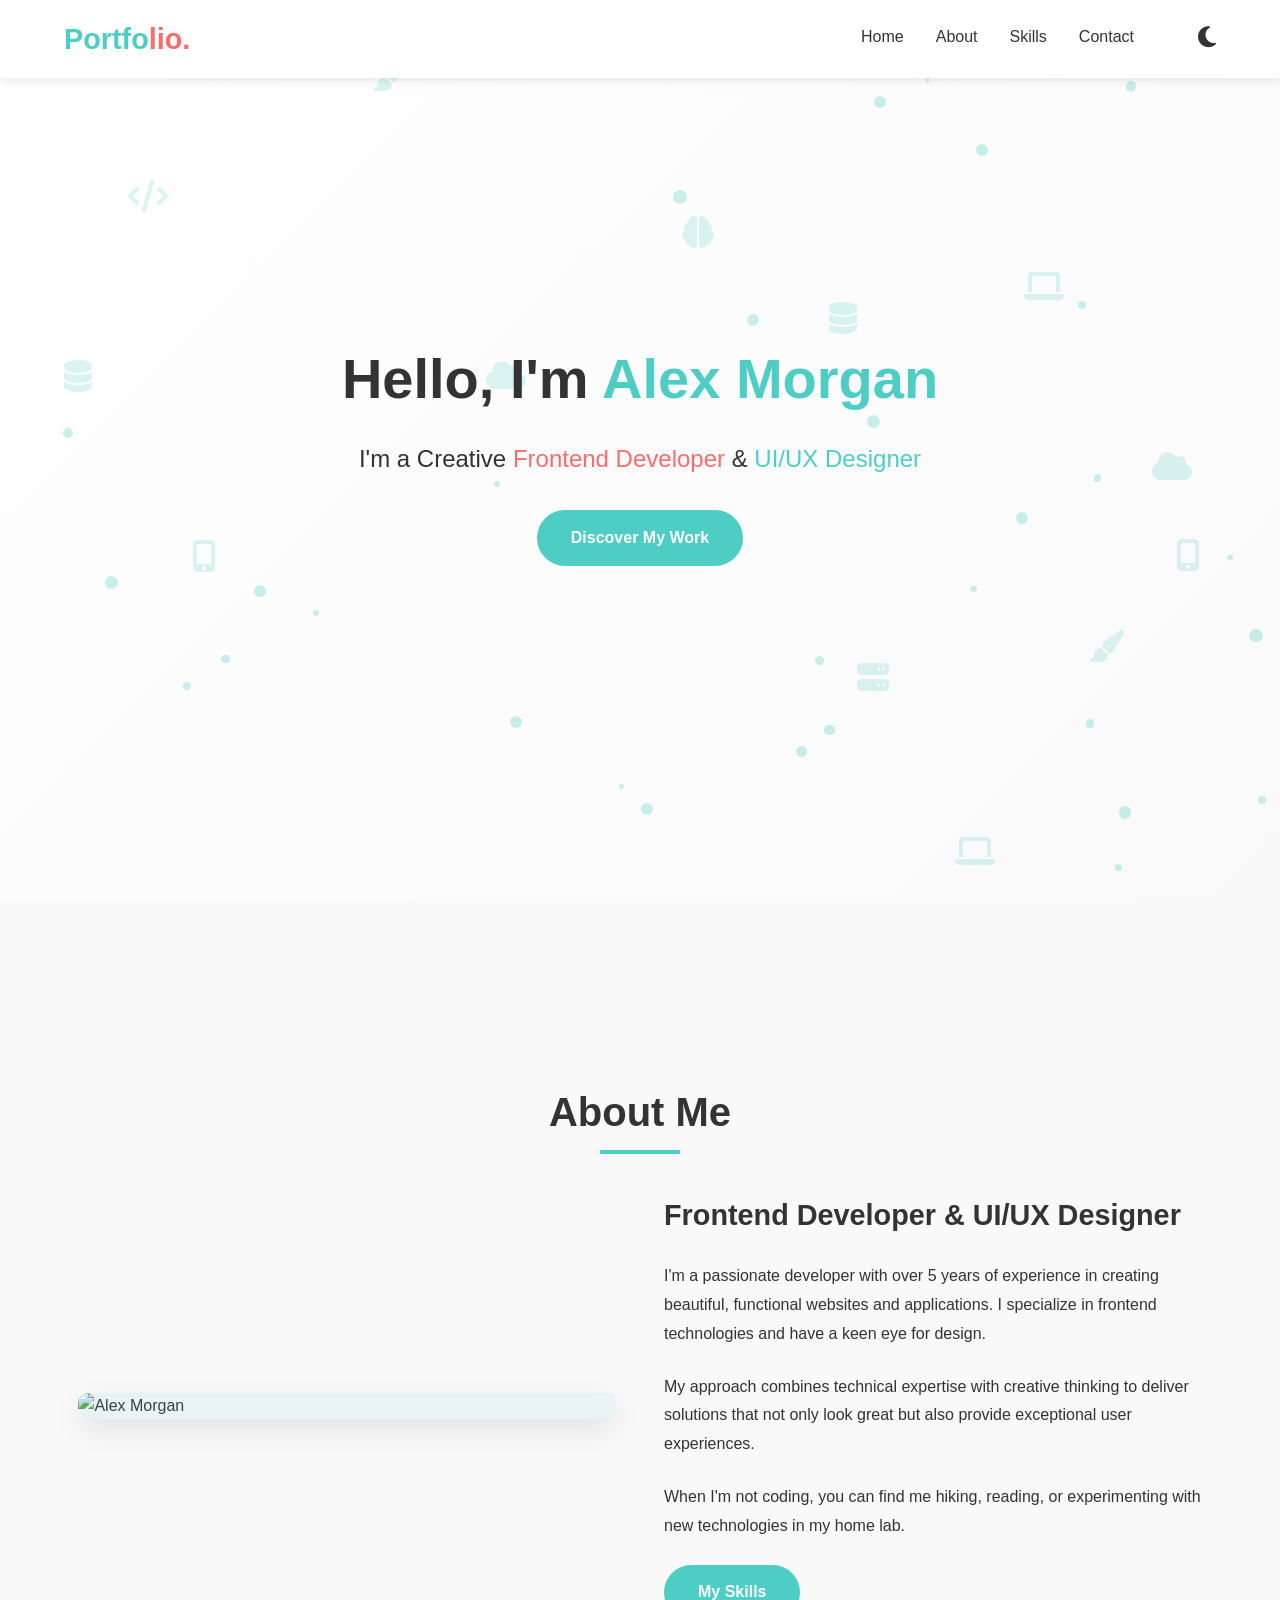
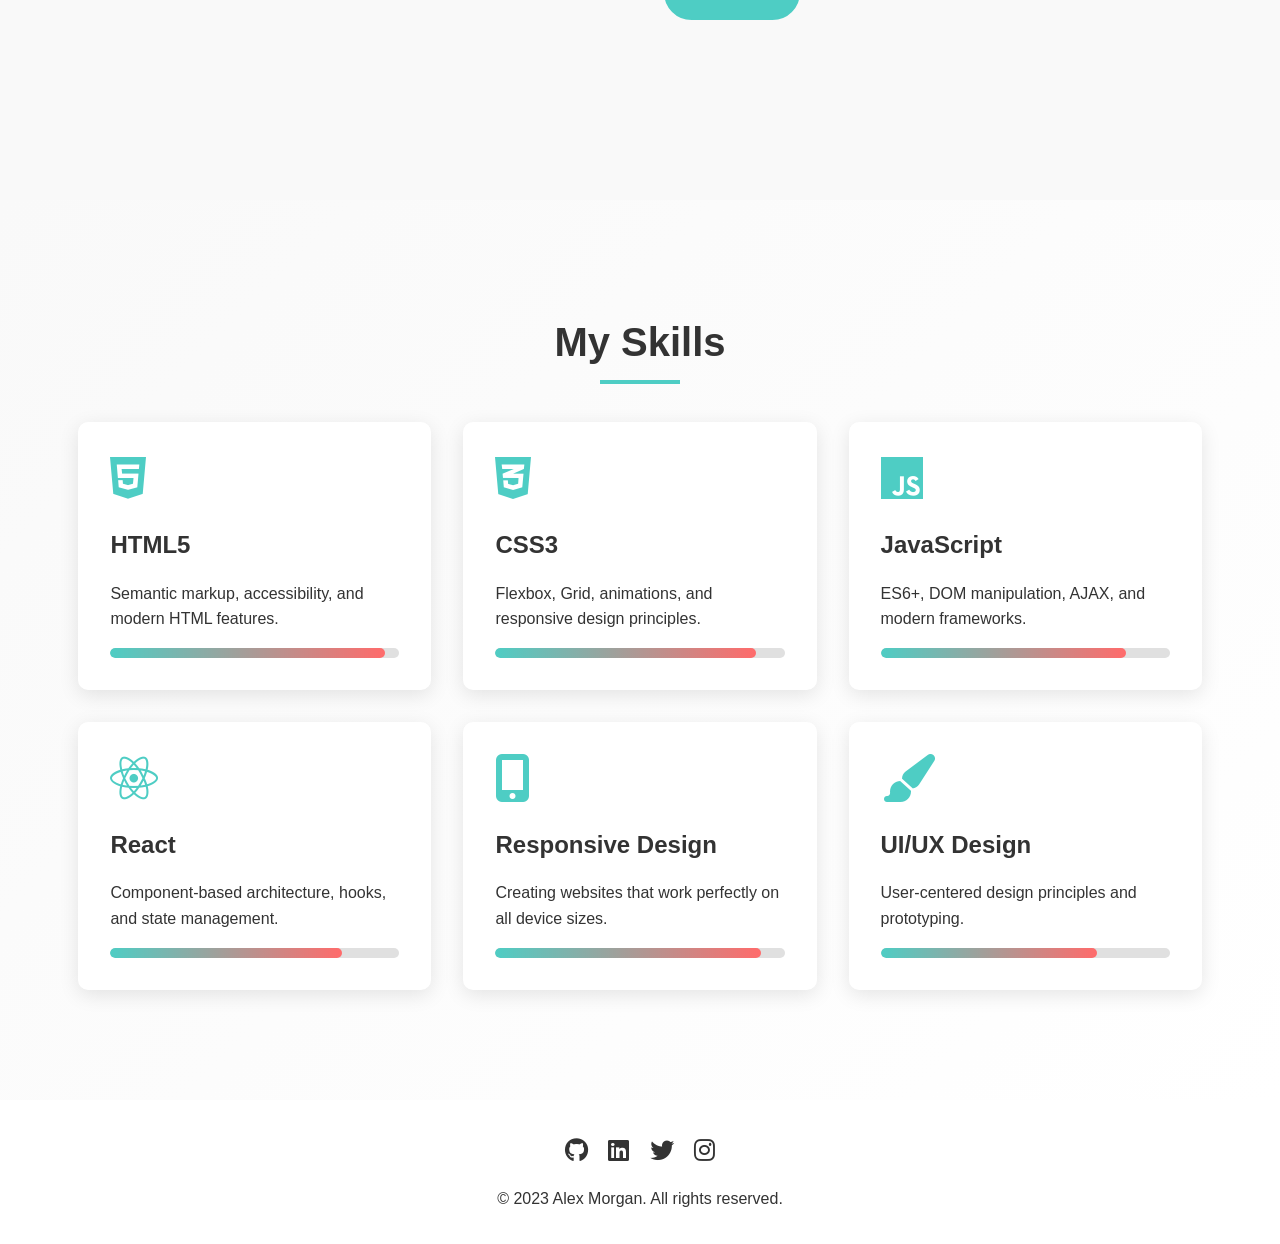
==== brand.html @ dc41487a "small worked to added to html" ====
<!DOCTYPE html>
<html lang="en">
<head>
    <meta charset="UTF-8">
    <meta name="viewport" content="width=device-width, initial-scale=1.0">
    <title>Animated Portfolio</title>
    <link rel="stylesheet" href="https://cdnjs.cloudflare.com/ajax/libs/font-awesome/6.4.0/css/all.min.css">
    <style>
        * {
            margin: 0;
            padding: 0;
            box-sizing: border-box;
        }

        :root {
            --primary-color: #4ecdc4;
            --secondary-color: #ff6b6b;
            --text-color: #333;
            --bg-color: #f9f9f9;
            --card-bg: #ffffff;
            --nav-bg: rgba(255, 255, 255, 0.95);
            --shadow: rgba(0, 0, 0, 0.1);
            --transition: all 0.3s ease;
        }

        .dark-mode {
            --primary-color: #4ecdc4;
            --secondary-color: #ff6b6b;
            --text-color: #f0f0f0;
            --bg-color: #121212;
            --card-bg: #1e1e2f;
            --nav-bg: rgba(30, 30, 47, 0.95);
            --shadow: rgba(0, 0, 0, 0.3);
        }

        body {
            font-family: 'Segoe UI', Tahoma, Geneva, Verdana, sans-serif;
            background-color: var(--bg-color);
            color: var(--text-color);
            line-height: 1.6;
            transition: var(--transition);
            overflow-x: hidden;
        }

        /* Fixed Navbar */
        .navbar {
            position: fixed;
            top: 0;
            left: 0;
            width: 100%;
            background: var(--nav-bg);
            padding: 1rem 0;
            z-index: 1000;
            box-shadow: 0 2px 10px var(--shadow);
            transition: var(--transition);
            backdrop-filter: blur(10px);
        }

        .nav-container {
            display: flex;
            justify-content: space-between;
            align-items: center;
            width: 90%;
            max-width: 1200px;
            margin: 0 auto;
        }

        .logo {
            font-size: 1.8rem;
            font-weight: 700;
            color: var(--primary-color);
            text-decoration: none;
        }

        .nav-links {
            display: flex;
            list-style: none;
        }

        .nav-links li {
            margin-left: 2rem;
        }

        .nav-links a {
            color: var(--text-color);
            text-decoration: none;
            font-weight: 500;
            transition: var(--transition);
            position: relative;
            padding: 0.5rem 0;
        }

        .nav-links a:hover {
            color: var(--primary-color);
        }

        .nav-links a::after {
            content: '';
            position: absolute;
            width: 0;
            height: 2px;
            bottom: 0;
            left: 0;
            background-color: var(--primary-color);
            transition: width 0.3s;
        }

        .nav-links a:hover::after {
            width: 100%;
        }

        .theme-toggle {
            background: none;
            border: none;
            cursor: pointer;
            font-size: 1.5rem;
            color: var(--text-color);
            transition: var(--transition);
            margin-left: 2rem;
        }

        .theme-toggle:hover {
            color: var(--primary-color);
            transform: rotate(30deg);
        }

        .menu-toggle {
            display: none;
            color: var(--text-color);
            font-size: 1.5rem;
            cursor: pointer;
            transition: var(--transition);
        }

        /* Sections */
        section {
            padding: 6rem 1rem;
            min-height: 100vh;
            display: flex;
            flex-direction: column;
            justify-content: center;
        }

        .container {
            width: 90%;
            max-width: 1200px;
            margin: 0 auto;
        }

        /* Home Section */
        #home {
            background: linear-gradient(135deg, var(--card-bg) 0%, var(--bg-color) 100%);
            text-align: center;
            position: relative;
            overflow: hidden;
        }

        .hero-content {
            max-width: 800px;
            margin: 0 auto;
            position: relative;
            z-index: 2;
        }

        .hero-content h1 {
            font-size: 3.5rem;
            margin-bottom: 1rem;
            color: var(--text-color);
            animation: fadeInDown 1s ease;
        }

        .hero-content p {
            font-size: 1.5rem;
            margin-bottom: 2rem;
            animation: fadeInUp 1s ease 0.3s both;
        }

        .btn {
            display: inline-block;
            background: var(--primary-color);
            color: white;
            padding: 0.8rem 2rem;
            border-radius: 50px;
            text-decoration: none;
            font-weight: 600;
            transition: var(--transition);
            border: 2px solid var(--primary-color);
            animation: fadeIn 1s ease 0.6s both;
        }

        .btn:hover {
            background: transparent;
            color: var(--primary-color);
            transform: translateY(-3px);
            box-shadow: 0 10px 20px var(--shadow);
        }

        .floating-icons {
            position: absolute;
            width: 100%;
            height: 100%;
            top: 0;
            left: 0;
            overflow: hidden;
        }

        .floating-icon {
            position: absolute;
            color: var(--primary-color);
            opacity: 0.2;
            font-size: 2rem;
            animation: float 6s ease-in-out infinite;
        }

        /* About Section */
        #about {
            background: var(--bg-color);
        }

        .section-title {
            text-align: center;
            margin-bottom: 3rem;
            position: relative;
            animation: fadeIn 1s ease;
        }

        .section-title h2 {
            font-size: 2.5rem;
            color: var(--text-color);
        }

        .section-title::after {
            content: '';
            position: absolute;
            width: 80px;
            height: 4px;
            background: var(--primary-color);
            bottom: -10px;
            left: 50%;
            transform: translateX(-50%);
            animation: scaleX 1s ease;
        }

        .about-content {
            display: flex;
            align-items: center;
            gap: 3rem;
            animation: fadeIn 1s ease 0.3s both;
        }

        .about-img {
            flex: 1;
            border-radius: 10px;
            overflow: hidden;
            box-shadow: 0 10px 30px var(--shadow);
            position: relative;
        }

        .about-img img {
            width: 100%;
            height: auto;
            display: block;
            transition: transform 0.5s;
        }

        .about-img:hover img {
            transform: scale(1.03);
        }

        .about-img::before {
            content: '';
            position: absolute;
            width: 100%;
            height: 100%;
            background: var(--primary-color);
            opacity: 0.1;
            z-index: 1;
            transition: var(--transition);
        }

        .about-img:hover::before {
            opacity: 0;
        }

        .about-text {
            flex: 1;
        }

        .about-text h3 {
            font-size: 1.8rem;
            margin-bottom: 1.5rem;
            color: var(--text-color);
        }

        .about-text p {
            margin-bottom: 1.5rem;
            line-height: 1.8;
        }

        /* Skills Section */
        #skills {
            background: linear-gradient(135deg, var(--bg-color) 0%, var(--card-bg) 100%);
        }

        .skills-container {
            display: grid;
            grid-template-columns: repeat(auto-fit, minmax(300px, 1fr));
            gap: 2rem;
        }

        .skill {
            background: var(--card-bg);
            padding: 2rem;
            border-radius: 10px;
            box-shadow: 0 5px 20px var(--shadow);
            transition: var(--transition);
            animation: fadeInUp 0.5s ease both;
        }

        .skill:nth-child(1) { animation-delay: 0.1s; }
        .skill:nth-child(2) { animation-delay: 0.2s; }
        .skill:nth-child(3) { animation-delay: 0.3s; }
        .skill:nth-child(4) { animation-delay: 0.4s; }
        .skill:nth-child(5) { animation-delay: 0.5s; }
        .skill:nth-child(6) { animation-delay: 0.6s; }

        .skill:hover {
            transform: translateY(-10px);
            box-shadow: 0 15px 30px var(--shadow);
        }

        .skill i {
            font-size: 3rem;
            color: var(--primary-color);
            margin-bottom: 1.5rem;
            transition: var(--transition);
        }

        .skill:hover i {
            transform: scale(1.2);
        }

        .skill h3 {
            font-size: 1.5rem;
            margin-bottom: 1rem;
            color: var(--text-color);
        }

        .skill-bar {
            height: 10px;
            background: #e0e0e0;
            border-radius: 5px;
            margin-top: 1rem;
            overflow: hidden;
        }

        .skill-progress {
            height: 100%;
            background: linear-gradient(90deg, var(--primary-color), var(--secondary-color));
            border-radius: 5px;
            position: relative;
            width: 0;
            transition: width 1.5s ease-in-out;
        }

        /* Footer */
        footer {
            background: var(--card-bg);
            color: var(--text-color);
            text-align: center;
            padding: 2rem 0;
            transition: var(--transition);
        }

        .social-links {
            margin-bottom: 1rem;
        }

        .social-links a {
            color: var(--text-color);
            font-size: 1.5rem;
            margin: 0 0.5rem;
            transition: var(--transition);
            display: inline-block;
        }

        .social-links a:hover {
            color: var(--primary-color);
            transform: translateY(-5px);
        }

        /* Animations */
        @keyframes fadeIn {
            from { opacity: 0; }
            to { opacity: 1; }
        }

        @keyframes fadeInUp {
            from {
                opacity: 0;
                transform: translateY(20px);
            }
            to {
                opacity: 1;
                transform: translateY(0);
            }
        }

        @keyframes fadeInDown {
            from {
                opacity: 0;
                transform: translateY(-20px);
            }
            to {
                opacity: 1;
                transform: translateY(0);
            }
        }

        @keyframes float {
            0% { transform: translateY(0) rotate(0deg); }
            50% { transform: translateY(-20px) rotate(10deg); }
            100% { transform: translateY(0) rotate(0deg); }
        }

        @keyframes scaleX {
            from { transform: translateX(-50%) scaleX(0); }
            to { transform: translateX(-50%) scaleX(1); }
        }

        .animated-element {
            opacity: 0;
            transform: translateY(20px);
            transition: opacity 0.6s ease, transform 0.6s ease;
        }

        .is-visible {
            opacity: 1;
            transform: translateY(0);
        }

        /* Particle effect */
        .particles {
            position: absolute;
            top: 0;
            left: 0;
            width: 100%;
            height: 100%;
            z-index: 1;
        }

        .particle {
            position: absolute;
            background: var(--primary-color);
            border-radius: 50%;
            opacity: 0.3;
            animation: float 8s ease-in-out infinite;
        }

        /* Responsive Design */
        @media (max-width: 992px) {
            .about-content {
                flex-direction: column;
            }
            
            .about-img, .about-text {
                flex: none;
                width: 100%;
            }
            
            .hero-content h1 {
                font-size: 2.8rem;
            }
        }

        @media (max-width: 768px) {
            .menu-toggle {
                display: block;
            }
            
            .nav-links {
                position: fixed;
                top: 70px;
                left: -100%;
                width: 100%;
                height: calc(100vh - 70px);
                background: var(--nav-bg);
                flex-direction: column;
                align-items: center;
                justify-content: center;
                transition: var(--transition);
                backdrop-filter: blur(10px);
            }
            
            .nav-links.active {
                left: 0;
            }
            
            .nav-links li {
                margin: 1.5rem 0;
            }
            
            .hero-content h1 {
                font-size: 2.5rem;
            }
            
            .hero-content p {
                font-size: 1.2rem;
            }
            
            .theme-toggle {
                margin-left: 1rem;
            }
        }

        @media (max-width: 480px) {
            .hero-content h1 {
                font-size: 2rem;
            }
            
            .section-title h2 {
                font-size: 2rem;
            }
            
            .skill {
                padding: 1.5rem;
            }
            
            .floating-icon {
                font-size: 1.5rem;
            }
        }
    </style>
</head>
<body>
    <!-- Fixed Navbar -->
    <nav class="navbar">
        <div class="nav-container">
            <a href="#home" class="logo">Portfo<span style="color: var(--secondary-color);">lio.</span></a>
            
            <div class="menu-toggle" id="mobile-menu">
                <i class="fas fa-bars"></i>
            </div>
            
            <ul class="nav-links">
                <li><a href="#home">Home</a></li>
                <li><a href="#about">About</a></li>
                <li><a href="#skills">Skills</a></li>
                <li><a href="#contact">Contact</a></li>
                <li>
                    <button class="theme-toggle" id="theme-toggle">
                        <i class="fas fa-moon"></i>
                    </button>
                </li>
            </ul>
        </div>
    </nav>

    <!-- Home Section -->
    <section id="home">
        <div class="particles" id="particles"></div>
        <div class="floating-icons">
            <i class="floating-icon fas fa-code" style="top: 20%; left: 10%; animation-delay: 0s;"></i>
            <i class="floating-icon fas fa-laptop" style="top: 30%; left: 80%; animation-delay: 1s;"></i>
            <i class="floating-icon fas fa-mobile-alt" style="top: 60%; left: 15%; animation-delay: 2s;"></i>
            <i class="floating-icon fas fa-paint-brush" style="top: 70%; left: 85%; animation-delay: 3s;"></i>
            <i class="floating-icon fas fa-database" style="top: 40%; left: 5%; animation-delay: 4s;"></i>
            <i class="floating-icon fas fa-cloud" style="top: 50%; left: 90%; animation-delay: 5s;"></i>
        </div>
        <div class="container">
            <div class="hero-content">
                <h1>Hello, I'm <span style="color: var(--primary-color);">Alex Morgan</span></h1>
                <p>I'm a Creative <span style="color: var(--secondary-color);">Frontend Developer</span> & <span style="color: var(--primary-color);">UI/UX Designer</span></p>
                <a href="#about" class="btn">Discover My Work</a>
            </div>
        </div>
    </section>

    <!-- About Section -->
    <section id="about">
        <div class="container">
            <div class="section-title">
                <h2>About Me</h2>
            </div>
            
            <div class="about-content">
                <div class="about-img animated-element">
                    <img src="https://images.unsplash.com/photo-1507003211169-0a1dd7228f2d?ixlib=rb-4.0.3&auto=format&fit=crop&w=800&q=80" alt="Alex Morgan">
                </div>
                
                <div class="about-text animated-element">
                    <h3>Frontend Developer & UI/UX Designer</h3>
                    <p>I'm a passionate developer with over 5 years of experience in creating beautiful, functional websites and applications. I specialize in frontend technologies and have a keen eye for design.</p>
                    <p>My approach combines technical expertise with creative thinking to deliver solutions that not only look great but also provide exceptional user experiences.</p>
                    <p>When I'm not coding, you can find me hiking, reading, or experimenting with new technologies in my home lab.</p>
                    <a href="#skills" class="btn">My Skills</a>
                </div>
            </div>
        </div>
    </section>

    <!-- Skills Section -->
    <section id="skills">
        <div class="container">
            <div class="section-title">
                <h2>My Skills</h2>
            </div>
            
            <div class="skills-container">
                <div class="skill animated-element">
                    <i class="fab fa-html5"></i>
                    <h3>HTML5</h3>
                    <p>Semantic markup, accessibility, and modern HTML features.</p>
                    <div class="skill-bar">
                        <div class="skill-progress" data-width="95%"></div>
                    </div>
                </div>
                
                <div class="skill animated-element">
                    <i class="fab fa-css3-alt"></i>
                    <h3>CSS3</h3>
                    <p>Flexbox, Grid, animations, and responsive design principles.</p>
                    <div class="skill-bar">
                        <div class="skill-progress" data-width="90%"></div>
                    </div>
                </div>
                
                <div class="skill animated-element">
                    <i class="fab fa-js"></i>
                    <h3>JavaScript</h3>
                    <p>ES6+, DOM manipulation, AJAX, and modern frameworks.</p>
                    <div class="skill-bar">
                        <div class="skill-progress" data-width="85%"></div>
                    </div>
                </div>
                
                <div class="skill animated-element">
                    <i class="fab fa-react"></i>
                    <h3>React</h3>
                    <p>Component-based architecture, hooks, and state management.</p>
                    <div class="skill-bar">
                        <div class="skill-progress" data-width="80%"></div>
                    </div>
                </div>
                
                <div class="skill animated-element">
                    <i class="fas fa-mobile-alt"></i>
                    <h3>Responsive Design</h3>
                    <p>Creating websites that work perfectly on all device sizes.</p>
                    <div class="skill-bar">
                        <div class="skill-progress" data-width="92%"></div>
                    </div>
                </div>
                
                <div class="skill animated-element">
                    <i class="fas fa-paint-brush"></i>
                    <h3>UI/UX Design</h3>
                    <p>User-centered design principles and prototyping.</p>
                    <div class="skill-bar">
                        <div class="skill-progress" data-width="75%"></div>
                    </div>
                </div>
            </div>
        </div>
    </section>

    <!-- Footer -->
    <footer id="contact">
        <div class="container">
            <div class="social-links">
                <a href="#"><i class="fab fa-github"></i></a>
                <a href="#"><i class="fab fa-linkedin"></i></a>
                <a href="#"><i class="fab fa-twitter"></i></a>
                <a href="#"><i class="fab fa-instagram"></i></a>
            </div>
            <p>&copy; 2023 Alex Morgan. All rights reserved.</p>
        </div>
    </footer>

    <script>
        // Theme Toggle
        const themeToggle = document.getElementById('theme-toggle');
        const themeIcon = themeToggle.querySelector('i');
        
        themeToggle.addEventListener('click', () => {
            document.body.classList.toggle('dark-mode');
            if (document.body.classList.contains('dark-mode')) {
                themeIcon.classList.remove('fa-moon');
                themeIcon.classList.add('fa-sun');
                localStorage.setItem('theme', 'dark');
            } else {
                themeIcon.classList.remove('fa-sun');
                themeIcon.classList.add('fa-moon');
                localStorage.setItem('theme', 'light');
            }
        });
        
        // Check for saved theme preference
        if (localStorage.getItem('theme') === 'dark') {
            document.body.classList.add('dark-mode');
            themeIcon.classList.remove('fa-moon');
            themeIcon.classList.add('fa-sun');
        }
        
        // Mobile Menu Toggle
        const mobileMenu = document.getElementById('mobile-menu');
        const navLinks = document.querySelector('.nav-links');
        
        mobileMenu.addEventListener('click', function() {
            navLinks.classList.toggle('active');
            mobileMenu.querySelector('i').classList.toggle('fa-bars');
            mobileMenu.querySelector('i').classList.toggle('fa-times');
        });
        
        // Close mobile menu when clicking on a link
        document.querySelectorAll('.nav-links a').forEach(link => {
            link.addEventListener('click', () => {
                navLinks.classList.remove('active');
                mobileMenu.querySelector('i').classList.add('fa-bars');
                mobileMenu.querySelector('i').classList.remove('fa-times');
            });
        });
        
        // Animate elements on scroll
        const animatedElements = document.querySelectorAll('.animated-element');
        
        const observer = new IntersectionObserver((entries) => {
            entries.forEach(entry => {
                if (entry.isIntersecting) {
                    entry.target.classList.add('is-visible');
                }
            });
        }, {
            threshold: 0.1
        });
        
        animatedElements.forEach(element => {
            observer.observe(element);
        });
        
        // Animate skill bars when they come into view
        function animateSkillBars() {
            const skillBars = document.querySelectorAll('.skill-progress');
            
            skillBars.forEach(bar => {
                const position = bar.getBoundingClientRect();
                
                // If the skill bar is in the viewport
                if(position.top < window.innerHeight && position.bottom >= 0) {
                    bar.style.width = bar.getAttribute('data-width');
                }
            });
        }
        
        // Initially set skill bar widths to 0
        document.querySelectorAll('.skill-progress').forEach(bar => {
            bar.style.width = '0';
        });
        
        // Animate on scroll and on load
        window.addEventListener('scroll', animateSkillBars);
        window.addEventListener('load', animateSkillBars);
        
        // Create particles
        function createParticles() {
            const particlesContainer = document.getElementById('particles');
            const particleCount = 30;
            
            for (let i = 0; i < particleCount; i++) {
                const particle = document.createElement('div');
                particle.classList.add('particle');
                
                // Random size between 5 and 15px
                const size = Math.random() * 10 + 5;
                particle.style.width = `${size}px`;
                particle.style.height = `${size}px`;
                
                // Random position
                particle.style.left = `${Math.random() * 100}%`;
                particle.style.top = `${Math.random() * 100}%`;
                
                // Random animation delay
                particle.style.animationDelay = `${Math.random() * 5}s`;
                
                particlesContainer.appendChild(particle);
            }
        }
        
        // Create floating icons
        function createFloatingIcons() {
            const iconsContainer = document.querySelector('.floating-icons');
            const icons = ['fa-code', 'fa-laptop', 'fa-mobile-alt', 'fa-paint-brush', 'fa-database', 'fa-cloud', 'fa-server', 'fa-brain'];
            
            icons.forEach((icon, index) => {
                const floatingIcon = document.createElement('i');
                floatingIcon.classList.add('floating-icon', 'fas', icon);
                
                // Random position
                floatingIcon.style.left = `${Math.random() * 90 + 5}%`;
                floatingIcon.style.top = `${Math.random() * 90 + 5}%`;
                
                // Random animation delay
                floatingIcon.style.animationDelay = `${Math.random() * 5}s`;
                
                iconsContainer.appendChild(floatingIcon);
            });
        }
        
        // Initialize animations
        window.addEventListener('load', () => {
            createParticles();
            createFloatingIcons();
        });
    </script>
</body>
</html>
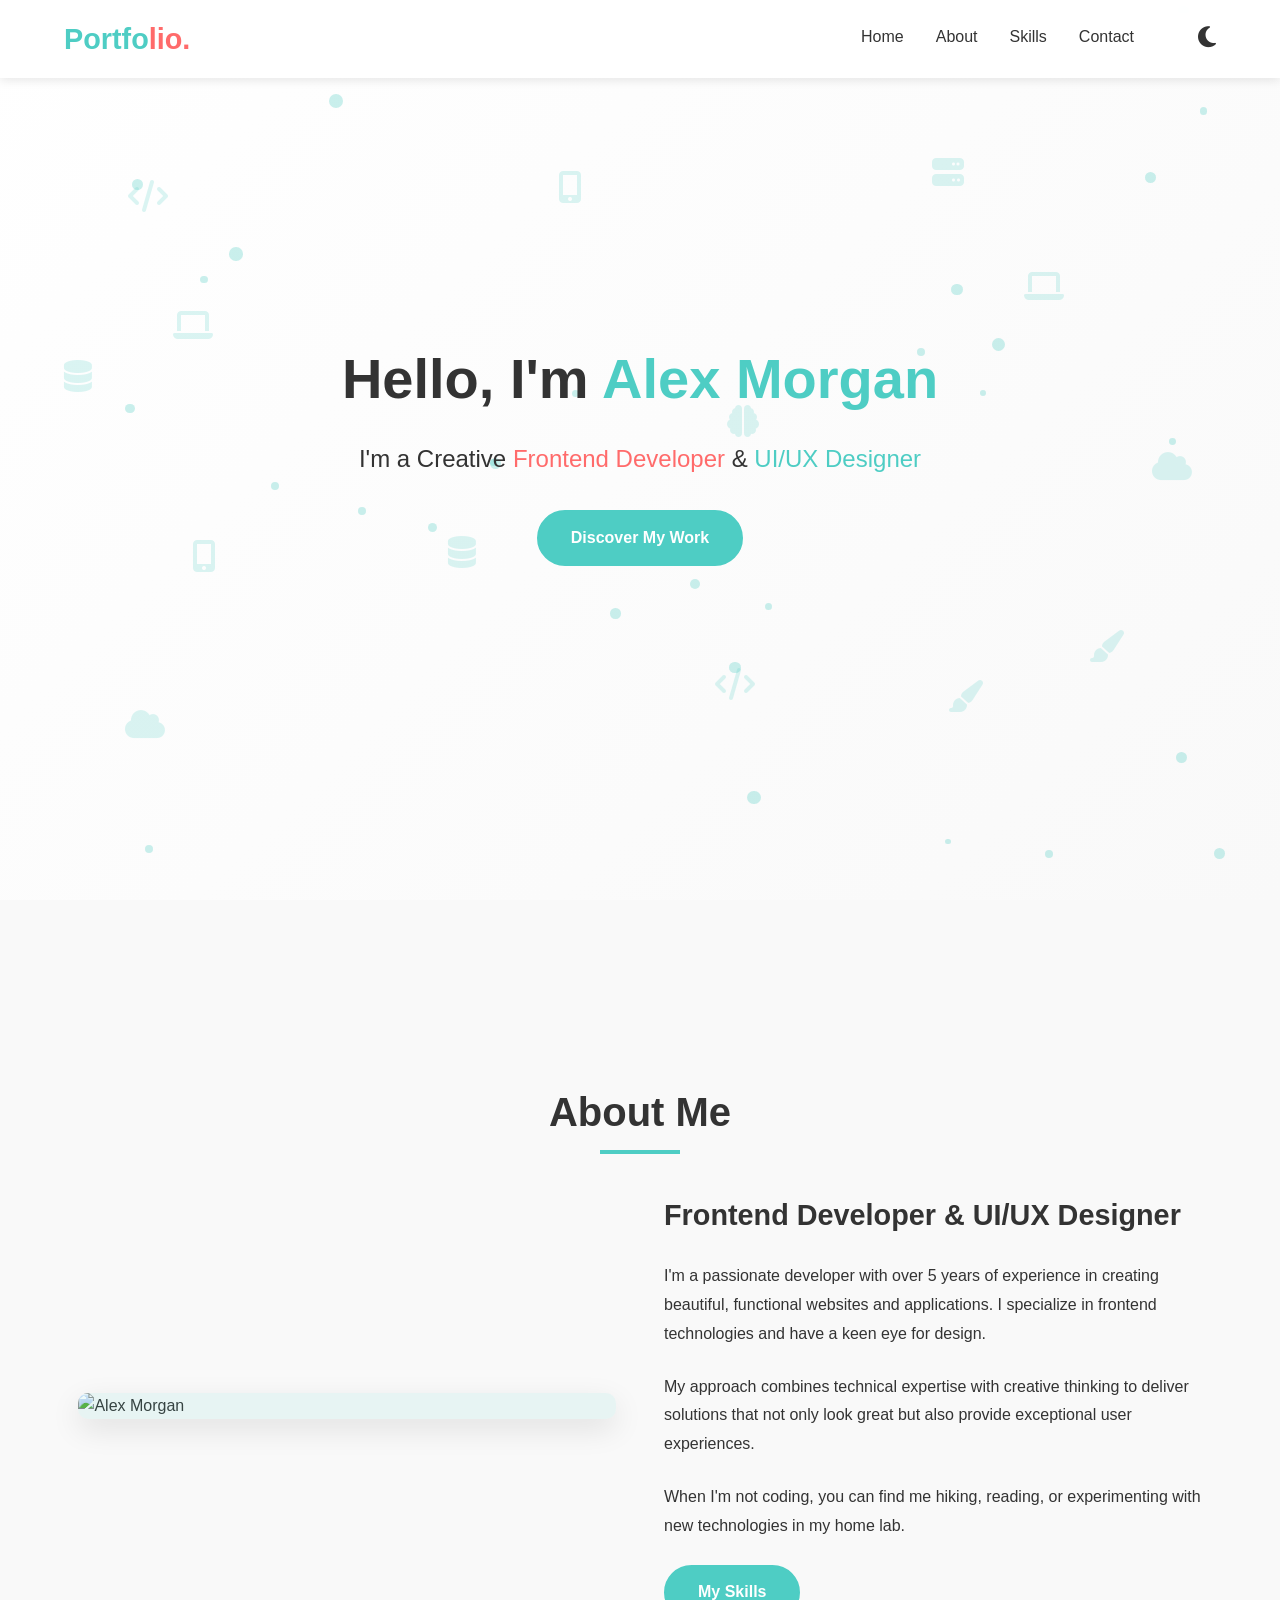
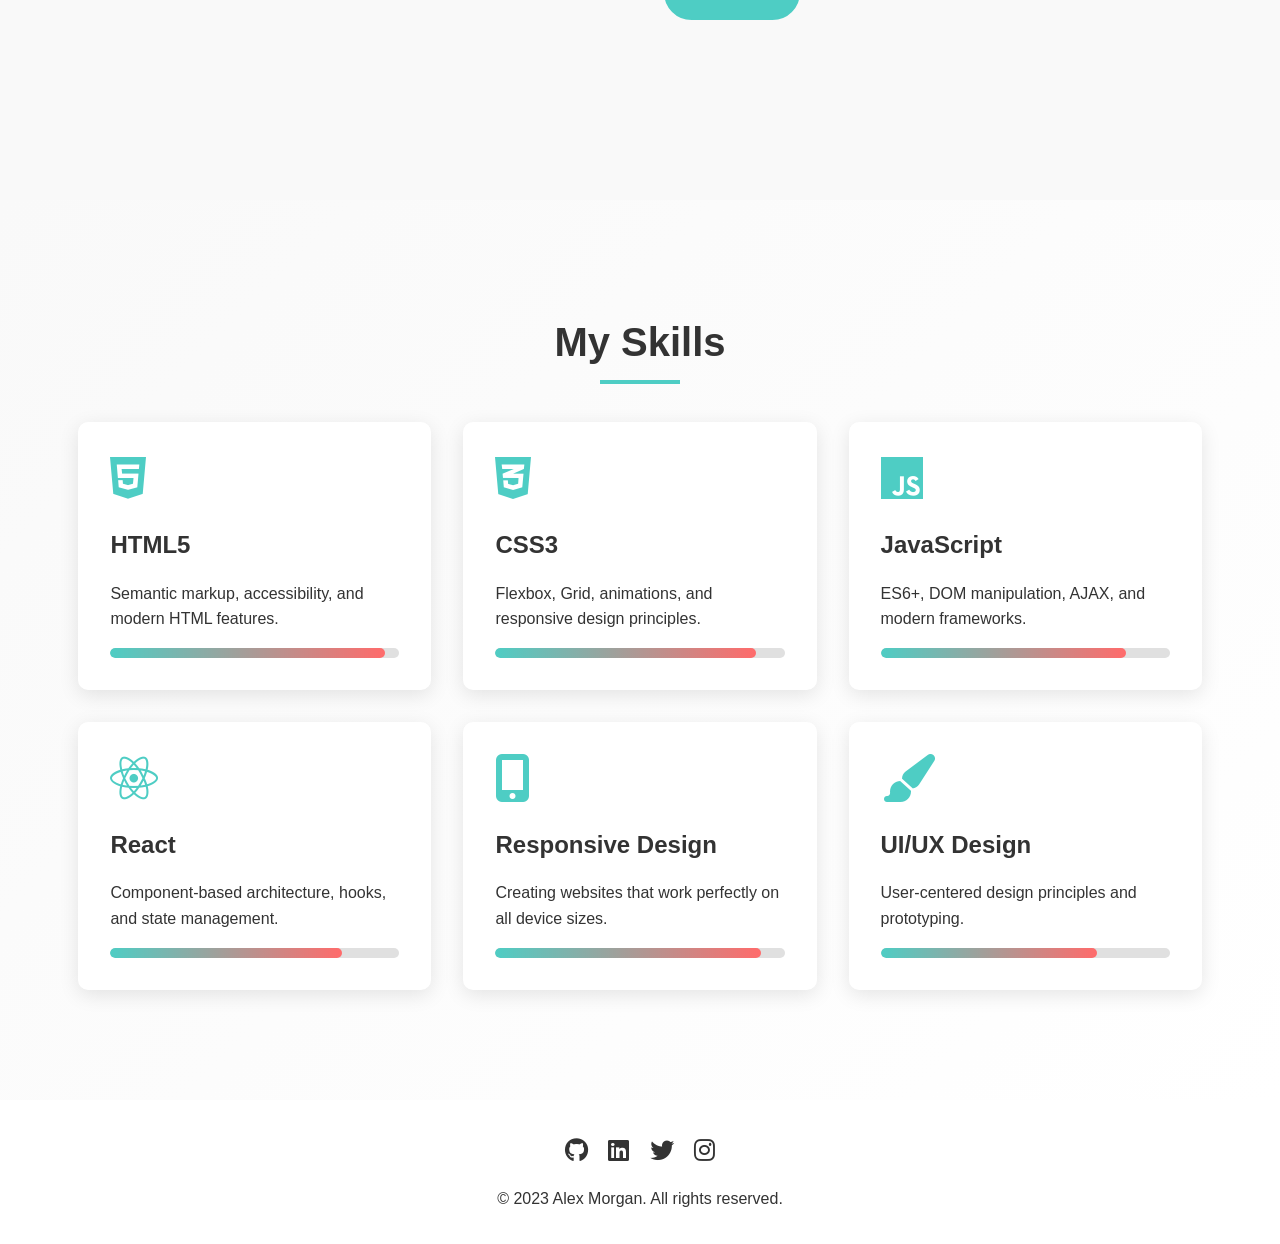
==== commit 79caa91f: "small worked to added to html" ====
--- a/brand.html
+++ b/brand.html
@@ -1,816 +1,914 @@
 <!DOCTYPE html>
 <html lang="en">
-<head>
-    <meta charset="UTF-8">
-    <meta name="viewport" content="width=device-width, initial-scale=1.0">
+  <head>
+    <meta charset="UTF-8" />
+    <meta name="viewport" content="width=device-width, initial-scale=1.0" />
     <title>Animated Portfolio</title>
-    <link rel="stylesheet" href="https://cdnjs.cloudflare.com/ajax/libs/font-awesome/6.4.0/css/all.min.css">
+    <link
+      rel="stylesheet"
+      href="https://cdnjs.cloudflare.com/ajax/libs/font-awesome/6.4.0/css/all.min.css"
+    />
     <style>
-        * {
-            margin: 0;
-            padding: 0;
-            box-sizing: border-box;
-        }
-
-        :root {
-            --primary-color: #4ecdc4;
-            --secondary-color: #ff6b6b;
-            --text-color: #333;
-            --bg-color: #f9f9f9;
-            --card-bg: #ffffff;
-            --nav-bg: rgba(255, 255, 255, 0.95);
-            --shadow: rgba(0, 0, 0, 0.1);
-            --transition: all 0.3s ease;
-        }
-
-        .dark-mode {
-            --primary-color: #4ecdc4;
-            --secondary-color: #ff6b6b;
-            --text-color: #f0f0f0;
-            --bg-color: #121212;
-            --card-bg: #1e1e2f;
-            --nav-bg: rgba(30, 30, 47, 0.95);
-            --shadow: rgba(0, 0, 0, 0.3);
-        }
-
-        body {
-            font-family: 'Segoe UI', Tahoma, Geneva, Verdana, sans-serif;
-            background-color: var(--bg-color);
-            color: var(--text-color);
-            line-height: 1.6;
-            transition: var(--transition);
-            overflow-x: hidden;
-        }
-
-        /* Fixed Navbar */
-        .navbar {
-            position: fixed;
-            top: 0;
-            left: 0;
-            width: 100%;
-            background: var(--nav-bg);
-            padding: 1rem 0;
-            z-index: 1000;
-            box-shadow: 0 2px 10px var(--shadow);
-            transition: var(--transition);
-            backdrop-filter: blur(10px);
-        }
-
-        .nav-container {
-            display: flex;
-            justify-content: space-between;
-            align-items: center;
-            width: 90%;
-            max-width: 1200px;
-            margin: 0 auto;
-        }
-
-        .logo {
-            font-size: 1.8rem;
-            font-weight: 700;
-            color: var(--primary-color);
-            text-decoration: none;
+      * {
+        margin: 0;
+        padding: 0;
+        box-sizing: border-box;
+      }
+
+      :root {
+        --primary-color: #4ecdc4;
+        --secondary-color: #ff6b6b;
+        --text-color: #333;
+        --bg-color: #f9f9f9;
+        --card-bg: #ffffff;
+        --nav-bg: rgba(255, 255, 255, 0.95);
+        --shadow: rgba(0, 0, 0, 0.1);
+        --transition: all 0.3s ease;
+      }
+
+      .dark-mode {
+        --primary-color: #4ecdc4;
+        --secondary-color: #ff6b6b;
+        --text-color: #f0f0f0;
+        --bg-color: #121212;
+        --card-bg: #1e1e2f;
+        --nav-bg: rgba(30, 30, 47, 0.95);
+        --shadow: rgba(0, 0, 0, 0.3);
+      }
+
+      body {
+        font-family: "Segoe UI", Tahoma, Geneva, Verdana, sans-serif;
+        background-color: var(--bg-color);
+        color: var(--text-color);
+        line-height: 1.6;
+        transition: var(--transition);
+        overflow-x: hidden;
+      }
+
+      /* Fixed Navbar */
+      .navbar {
+        position: fixed;
+        top: 0;
+        left: 0;
+        width: 100%;
+        background: var(--nav-bg);
+        padding: 1rem 0;
+        z-index: 1000;
+        box-shadow: 0 2px 10px var(--shadow);
+        transition: var(--transition);
+        backdrop-filter: blur(10px);
+      }
+
+      .nav-container {
+        display: flex;
+        justify-content: space-between;
+        align-items: center;
+        width: 90%;
+        max-width: 1200px;
+        margin: 0 auto;
+      }
+
+      .logo {
+        font-size: 1.8rem;
+        font-weight: 700;
+        color: var(--primary-color);
+        text-decoration: none;
+      }
+
+      .nav-links {
+        display: flex;
+        list-style: none;
+      }
+
+      .nav-links li {
+        margin-left: 2rem;
+      }
+
+      .nav-links a {
+        color: var(--text-color);
+        text-decoration: none;
+        font-weight: 500;
+        transition: var(--transition);
+        position: relative;
+        padding: 0.5rem 0;
+      }
+
+      .nav-links a:hover {
+        color: var(--primary-color);
+      }
+
+      .nav-links a::after {
+        content: "";
+        position: absolute;
+        width: 0;
+        height: 2px;
+        bottom: 0;
+        left: 0;
+        background-color: var(--primary-color);
+        transition: width 0.3s;
+      }
+
+      .nav-links a:hover::after {
+        width: 100%;
+      }
+
+      .theme-toggle {
+        background: none;
+        border: none;
+        cursor: pointer;
+        font-size: 1.5rem;
+        color: var(--text-color);
+        transition: var(--transition);
+        margin-left: 2rem;
+      }
+
+      .theme-toggle:hover {
+        color: var(--primary-color);
+        transform: rotate(30deg);
+      }
+
+      .menu-toggle {
+        display: none;
+        color: var(--text-color);
+        font-size: 1.5rem;
+        cursor: pointer;
+        transition: var(--transition);
+      }
+
+      /* Sections */
+      section {
+        padding: 6rem 1rem;
+        min-height: 100vh;
+        display: flex;
+        flex-direction: column;
+        justify-content: center;
+      }
+
+      .container {
+        width: 90%;
+        max-width: 1200px;
+        margin: 0 auto;
+      }
+
+      /* Home Section */
+      #home {
+        background: linear-gradient(
+          135deg,
+          var(--card-bg) 0%,
+          var(--bg-color) 100%
+        );
+        text-align: center;
+        position: relative;
+        overflow: hidden;
+      }
+
+      .hero-content {
+        max-width: 800px;
+        margin: 0 auto;
+        position: relative;
+        z-index: 2;
+      }
+
+      .hero-content h1 {
+        font-size: 3.5rem;
+        margin-bottom: 1rem;
+        color: var(--text-color);
+        animation: fadeInDown 1s ease;
+      }
+
+      .hero-content p {
+        font-size: 1.5rem;
+        margin-bottom: 2rem;
+        animation: fadeInUp 1s ease 0.3s both;
+      }
+
+      .btn {
+        display: inline-block;
+        background: var(--primary-color);
+        color: white;
+        padding: 0.8rem 2rem;
+        border-radius: 50px;
+        text-decoration: none;
+        font-weight: 600;
+        transition: var(--transition);
+        border: 2px solid var(--primary-color);
+        animation: fadeIn 1s ease 0.6s both;
+      }
+
+      .btn:hover {
+        background: transparent;
+        color: var(--primary-color);
+        transform: translateY(-3px);
+        box-shadow: 0 10px 20px var(--shadow);
+      }
+
+      .floating-icons {
+        position: absolute;
+        width: 100%;
+        height: 100%;
+        top: 0;
+        left: 0;
+        overflow: hidden;
+      }
+
+      .floating-icon {
+        position: absolute;
+        color: var(--primary-color);
+        opacity: 0.2;
+        font-size: 2rem;
+        animation: float 6s ease-in-out infinite;
+      }
+
+      /* About Section */
+      #about {
+        background: var(--bg-color);
+      }
+
+      .section-title {
+        text-align: center;
+        margin-bottom: 3rem;
+        position: relative;
+        animation: fadeIn 1s ease;
+      }
+
+      .section-title h2 {
+        font-size: 2.5rem;
+        color: var(--text-color);
+      }
+
+      .section-title::after {
+        content: "";
+        position: absolute;
+        width: 80px;
+        height: 4px;
+        background: var(--primary-color);
+        bottom: -10px;
+        left: 50%;
+        transform: translateX(-50%);
+        animation: scaleX 1s ease;
+      }
+
+      .about-content {
+        display: flex;
+        align-items: center;
+        gap: 3rem;
+        animation: fadeIn 1s ease 0.3s both;
+      }
+
+      .about-img {
+        flex: 1;
+        border-radius: 10px;
+        overflow: hidden;
+        box-shadow: 0 10px 30px var(--shadow);
+        position: relative;
+      }
+
+      .about-img img {
+        width: 100%;
+        height: auto;
+        display: block;
+        transition: transform 0.5s;
+      }
+
+      .about-img:hover img {
+        transform: scale(1.03);
+      }
+
+      .about-img::before {
+        content: "";
+        position: absolute;
+        width: 100%;
+        height: 100%;
+        background: var(--primary-color);
+        opacity: 0.1;
+        z-index: 1;
+        transition: var(--transition);
+      }
+
+      .about-img:hover::before {
+        opacity: 0;
+      }
+
+      .about-text {
+        flex: 1;
+      }
+
+      .about-text h3 {
+        font-size: 1.8rem;
+        margin-bottom: 1.5rem;
+        color: var(--text-color);
+      }
+
+      .about-text p {
+        margin-bottom: 1.5rem;
+        line-height: 1.8;
+      }
+
+      /* Skills Section */
+      #skills {
+        background: linear-gradient(
+          135deg,
+          var(--bg-color) 0%,
+          var(--card-bg) 100%
+        );
+      }
+
+      .skills-container {
+        display: grid;
+        grid-template-columns: repeat(auto-fit, minmax(300px, 1fr));
+        gap: 2rem;
+      }
+
+      .skill {
+        background: var(--card-bg);
+        padding: 2rem;
+        border-radius: 10px;
+        box-shadow: 0 5px 20px var(--shadow);
+        transition: var(--transition);
+        animation: fadeInUp 0.5s ease both;
+      }
+
+      .skill:nth-child(1) {
+        animation-delay: 0.1s;
+      }
+      .skill:nth-child(2) {
+        animation-delay: 0.2s;
+      }
+      .skill:nth-child(3) {
+        animation-delay: 0.3s;
+      }
+      .skill:nth-child(4) {
+        animation-delay: 0.4s;
+      }
+      .skill:nth-child(5) {
+        animation-delay: 0.5s;
+      }
+      .skill:nth-child(6) {
+        animation-delay: 0.6s;
+      }
+
+      .skill:hover {
+        transform: translateY(-10px);
+        box-shadow: 0 15px 30px var(--shadow);
+      }
+
+      .skill i {
+        font-size: 3rem;
+        color: var(--primary-color);
+        margin-bottom: 1.5rem;
+        transition: var(--transition);
+      }
+
+      .skill:hover i {
+        transform: scale(1.2);
+      }
+
+      .skill h3 {
+        font-size: 1.5rem;
+        margin-bottom: 1rem;
+        color: var(--text-color);
+      }
+
+      .skill-bar {
+        height: 10px;
+        background: #e0e0e0;
+        border-radius: 5px;
+        margin-top: 1rem;
+        overflow: hidden;
+      }
+
+      .skill-progress {
+        height: 100%;
+        background: linear-gradient(
+          90deg,
+          var(--primary-color),
+          var(--secondary-color)
+        );
+        border-radius: 5px;
+        position: relative;
+        width: 0;
+        transition: width 1.5s ease-in-out;
+      }
+
+      /* Footer */
+      footer {
+        background: var(--card-bg);
+        color: var(--text-color);
+        text-align: center;
+        padding: 2rem 0;
+        transition: var(--transition);
+      }
+
+      .social-links {
+        margin-bottom: 1rem;
+      }
+
+      .social-links a {
+        color: var(--text-color);
+        font-size: 1.5rem;
+        margin: 0 0.5rem;
+        transition: var(--transition);
+        display: inline-block;
+      }
+
+      .social-links a:hover {
+        color: var(--primary-color);
+        transform: translateY(-5px);
+      }
+
+      /* Animations */
+      @keyframes fadeIn {
+        from {
+          opacity: 0;
+        }
+        to {
+          opacity: 1;
+        }
+      }
+
+      @keyframes fadeInUp {
+        from {
+          opacity: 0;
+          transform: translateY(20px);
+        }
+        to {
+          opacity: 1;
+          transform: translateY(0);
+        }
+      }
+
+      @keyframes fadeInDown {
+        from {
+          opacity: 0;
+          transform: translateY(-20px);
+        }
+        to {
+          opacity: 1;
+          transform: translateY(0);
+        }
+      }
+
+      @keyframes float {
+        0% {
+          transform: translateY(0) rotate(0deg);
+        }
+        50% {
+          transform: translateY(-20px) rotate(10deg);
+        }
+        100% {
+          transform: translateY(0) rotate(0deg);
+        }
+      }
+
+      @keyframes scaleX {
+        from {
+          transform: translateX(-50%) scaleX(0);
+        }
+        to {
+          transform: translateX(-50%) scaleX(1);
+        }
+      }
+
+      .animated-element {
+        opacity: 0;
+        transform: translateY(20px);
+        transition: opacity 0.6s ease, transform 0.6s ease;
+      }
+
+      .is-visible {
+        opacity: 1;
+        transform: translateY(0);
+      }
+
+      /* Particle effect */
+      .particles {
+        position: absolute;
+        top: 0;
+        left: 0;
+        width: 100%;
+        height: 100%;
+        z-index: 1;
+      }
+
+      .particle {
+        position: absolute;
+        background: var(--primary-color);
+        border-radius: 50%;
+        opacity: 0.3;
+        animation: float 8s ease-in-out infinite;
+      }
+
+      /* Responsive Design */
+      @media (max-width: 992px) {
+        .about-content {
+          flex-direction: column;
+        }
+
+        .about-img,
+        .about-text {
+          flex: none;
+          width: 100%;
+        }
+
+        .hero-content h1 {
+          font-size: 2.8rem;
+        }
+      }
+
+      @media (max-width: 768px) {
+        .menu-toggle {
+          display: block;
         }
 
         .nav-links {
-            display: flex;
-            list-style: none;
+          position: fixed;
+          top: 70px;
+          left: -100%;
+          width: 100%;
+          height: calc(100vh - 70px);
+          background: var(--nav-bg);
+          flex-direction: column;
+          align-items: center;
+          justify-content: center;
+          transition: var(--transition);
+          backdrop-filter: blur(10px);
+        }
+
+        .nav-links.active {
+          left: 0;
         }
 
         .nav-links li {
-            margin-left: 2rem;
-        }
-
-        .nav-links a {
-            color: var(--text-color);
-            text-decoration: none;
-            font-weight: 500;
-            transition: var(--transition);
-            position: relative;
-            padding: 0.5rem 0;
-        }
-
-        .nav-links a:hover {
-            color: var(--primary-color);
-        }
-
-        .nav-links a::after {
-            content: '';
-            position: absolute;
-            width: 0;
-            height: 2px;
-            bottom: 0;
-            left: 0;
-            background-color: var(--primary-color);
-            transition: width 0.3s;
-        }
-
-        .nav-links a:hover::after {
-            width: 100%;
+          margin: 1.5rem 0;
+        }
+
+        .hero-content h1 {
+          font-size: 2.5rem;
+        }
+
+        .hero-content p {
+          font-size: 1.2rem;
         }
 
         .theme-toggle {
-            background: none;
-            border: none;
-            cursor: pointer;
-            font-size: 1.5rem;
-            color: var(--text-color);
-            transition: var(--transition);
-            margin-left: 2rem;
-        }
-
-        .theme-toggle:hover {
-            color: var(--primary-color);
-            transform: rotate(30deg);
-        }
-
-        .menu-toggle {
-            display: none;
-            color: var(--text-color);
-            font-size: 1.5rem;
-            cursor: pointer;
-            transition: var(--transition);
-        }
-
-        /* Sections */
-        section {
-            padding: 6rem 1rem;
-            min-height: 100vh;
-            display: flex;
-            flex-direction: column;
-            justify-content: center;
-        }
-
-        .container {
-            width: 90%;
-            max-width: 1200px;
-            margin: 0 auto;
-        }
-
-        /* Home Section */
-        #home {
-            background: linear-gradient(135deg, var(--card-bg) 0%, var(--bg-color) 100%);
-            text-align: center;
-            position: relative;
-            overflow: hidden;
-        }
-
-        .hero-content {
-            max-width: 800px;
-            margin: 0 auto;
-            position: relative;
-            z-index: 2;
-        }
-
+          margin-left: 1rem;
+        }
+      }
+
+      @media (max-width: 480px) {
         .hero-content h1 {
-            font-size: 3.5rem;
-            margin-bottom: 1rem;
-            color: var(--text-color);
-            animation: fadeInDown 1s ease;
-        }
-
-        .hero-content p {
-            font-size: 1.5rem;
-            margin-bottom: 2rem;
-            animation: fadeInUp 1s ease 0.3s both;
-        }
-
-        .btn {
-            display: inline-block;
-            background: var(--primary-color);
-            color: white;
-            padding: 0.8rem 2rem;
-            border-radius: 50px;
-            text-decoration: none;
-            font-weight: 600;
-            transition: var(--transition);
-            border: 2px solid var(--primary-color);
-            animation: fadeIn 1s ease 0.6s both;
-        }
-
-        .btn:hover {
-            background: transparent;
-            color: var(--primary-color);
-            transform: translateY(-3px);
-            box-shadow: 0 10px 20px var(--shadow);
-        }
-
-        .floating-icons {
-            position: absolute;
-            width: 100%;
-            height: 100%;
-            top: 0;
-            left: 0;
-            overflow: hidden;
+          font-size: 2rem;
+        }
+
+        .section-title h2 {
+          font-size: 2rem;
+        }
+
+        .skill {
+          padding: 1.5rem;
         }
 
         .floating-icon {
-            position: absolute;
-            color: var(--primary-color);
-            opacity: 0.2;
-            font-size: 2rem;
-            animation: float 6s ease-in-out infinite;
-        }
-
-        /* About Section */
-        #about {
-            background: var(--bg-color);
-        }
-
-        .section-title {
-            text-align: center;
-            margin-bottom: 3rem;
-            position: relative;
-            animation: fadeIn 1s ease;
-        }
-
-        .section-title h2 {
-            font-size: 2.5rem;
-            color: var(--text-color);
-        }
-
-        .section-title::after {
-            content: '';
-            position: absolute;
-            width: 80px;
-            height: 4px;
-            background: var(--primary-color);
-            bottom: -10px;
-            left: 50%;
-            transform: translateX(-50%);
-            animation: scaleX 1s ease;
-        }
-
-        .about-content {
-            display: flex;
-            align-items: center;
-            gap: 3rem;
-            animation: fadeIn 1s ease 0.3s both;
-        }
-
-        .about-img {
-            flex: 1;
-            border-radius: 10px;
-            overflow: hidden;
-            box-shadow: 0 10px 30px var(--shadow);
-            position: relative;
-        }
-
-        .about-img img {
-            width: 100%;
-            height: auto;
-            display: block;
-            transition: transform 0.5s;
-        }
-
-        .about-img:hover img {
-            transform: scale(1.03);
-        }
-
-        .about-img::before {
-            content: '';
-            position: absolute;
-            width: 100%;
-            height: 100%;
-            background: var(--primary-color);
-            opacity: 0.1;
-            z-index: 1;
-            transition: var(--transition);
-        }
-
-        .about-img:hover::before {
-            opacity: 0;
-        }
-
-        .about-text {
-            flex: 1;
-        }
-
-        .about-text h3 {
-            font-size: 1.8rem;
-            margin-bottom: 1.5rem;
-            color: var(--text-color);
-        }
-
-        .about-text p {
-            margin-bottom: 1.5rem;
-            line-height: 1.8;
-        }
-
-        /* Skills Section */
-        #skills {
-            background: linear-gradient(135deg, var(--bg-color) 0%, var(--card-bg) 100%);
-        }
-
-        .skills-container {
-            display: grid;
-            grid-template-columns: repeat(auto-fit, minmax(300px, 1fr));
-            gap: 2rem;
-        }
-
-        .skill {
-            background: var(--card-bg);
-            padding: 2rem;
-            border-radius: 10px;
-            box-shadow: 0 5px 20px var(--shadow);
-            transition: var(--transition);
-            animation: fadeInUp 0.5s ease both;
-        }
-
-        .skill:nth-child(1) { animation-delay: 0.1s; }
-        .skill:nth-child(2) { animation-delay: 0.2s; }
-        .skill:nth-child(3) { animation-delay: 0.3s; }
-        .skill:nth-child(4) { animation-delay: 0.4s; }
-        .skill:nth-child(5) { animation-delay: 0.5s; }
-        .skill:nth-child(6) { animation-delay: 0.6s; }
-
-        .skill:hover {
-            transform: translateY(-10px);
-            box-shadow: 0 15px 30px var(--shadow);
-        }
-
-        .skill i {
-            font-size: 3rem;
-            color: var(--primary-color);
-            margin-bottom: 1.5rem;
-            transition: var(--transition);
-        }
-
-        .skill:hover i {
-            transform: scale(1.2);
-        }
-
-        .skill h3 {
-            font-size: 1.5rem;
-            margin-bottom: 1rem;
-            color: var(--text-color);
-        }
-
-        .skill-bar {
-            height: 10px;
-            background: #e0e0e0;
-            border-radius: 5px;
-            margin-top: 1rem;
-            overflow: hidden;
-        }
-
-        .skill-progress {
-            height: 100%;
-            background: linear-gradient(90deg, var(--primary-color), var(--secondary-color));
-            border-radius: 5px;
-            position: relative;
-            width: 0;
-            transition: width 1.5s ease-in-out;
-        }
-
-        /* Footer */
-        footer {
-            background: var(--card-bg);
-            color: var(--text-color);
-            text-align: center;
-            padding: 2rem 0;
-            transition: var(--transition);
-        }
-
-        .social-links {
-            margin-bottom: 1rem;
-        }
-
-        .social-links a {
-            color: var(--text-color);
-            font-size: 1.5rem;
-            margin: 0 0.5rem;
-            transition: var(--transition);
-            display: inline-block;
-        }
-
-        .social-links a:hover {
-            color: var(--primary-color);
-            transform: translateY(-5px);
-        }
-
-        /* Animations */
-        @keyframes fadeIn {
-            from { opacity: 0; }
-            to { opacity: 1; }
-        }
-
-        @keyframes fadeInUp {
-            from {
-                opacity: 0;
-                transform: translateY(20px);
-            }
-            to {
-                opacity: 1;
-                transform: translateY(0);
-            }
-        }
-
-        @keyframes fadeInDown {
-            from {
-                opacity: 0;
-                transform: translateY(-20px);
-            }
-            to {
-                opacity: 1;
-                transform: translateY(0);
-            }
-        }
-
-        @keyframes float {
-            0% { transform: translateY(0) rotate(0deg); }
-            50% { transform: translateY(-20px) rotate(10deg); }
-            100% { transform: translateY(0) rotate(0deg); }
-        }
-
-        @keyframes scaleX {
-            from { transform: translateX(-50%) scaleX(0); }
-            to { transform: translateX(-50%) scaleX(1); }
-        }
-
-        .animated-element {
-            opacity: 0;
-            transform: translateY(20px);
-            transition: opacity 0.6s ease, transform 0.6s ease;
-        }
-
-        .is-visible {
-            opacity: 1;
-            transform: translateY(0);
-        }
-
-        /* Particle effect */
-        .particles {
-            position: absolute;
-            top: 0;
-            left: 0;
-            width: 100%;
-            height: 100%;
-            z-index: 1;
-        }
-
-        .particle {
-            position: absolute;
-            background: var(--primary-color);
-            border-radius: 50%;
-            opacity: 0.3;
-            animation: float 8s ease-in-out infinite;
-        }
-
-        /* Responsive Design */
-        @media (max-width: 992px) {
-            .about-content {
-                flex-direction: column;
-            }
-            
-            .about-img, .about-text {
-                flex: none;
-                width: 100%;
-            }
-            
-            .hero-content h1 {
-                font-size: 2.8rem;
-            }
-        }
-
-        @media (max-width: 768px) {
-            .menu-toggle {
-                display: block;
-            }
-            
-            .nav-links {
-                position: fixed;
-                top: 70px;
-                left: -100%;
-                width: 100%;
-                height: calc(100vh - 70px);
-                background: var(--nav-bg);
-                flex-direction: column;
-                align-items: center;
-                justify-content: center;
-                transition: var(--transition);
-                backdrop-filter: blur(10px);
-            }
-            
-            .nav-links.active {
-                left: 0;
-            }
-            
-            .nav-links li {
-                margin: 1.5rem 0;
-            }
-            
-            .hero-content h1 {
-                font-size: 2.5rem;
-            }
-            
-            .hero-content p {
-                font-size: 1.2rem;
-            }
-            
-            .theme-toggle {
-                margin-left: 1rem;
-            }
-        }
-
-        @media (max-width: 480px) {
-            .hero-content h1 {
-                font-size: 2rem;
-            }
-            
-            .section-title h2 {
-                font-size: 2rem;
-            }
-            
-            .skill {
-                padding: 1.5rem;
-            }
-            
-            .floating-icon {
-                font-size: 1.5rem;
-            }
-        }
+          font-size: 1.5rem;
+        }
+      }
     </style>
-</head>
-<body>
+  </head>
+  <body>
     <!-- Fixed Navbar -->
     <nav class="navbar">
-        <div class="nav-container">
-            <a href="#home" class="logo">Portfo<span style="color: var(--secondary-color);">lio.</span></a>
-            
-            <div class="menu-toggle" id="mobile-menu">
-                <i class="fas fa-bars"></i>
-            </div>
-            
-            <ul class="nav-links">
-                <li><a href="#home">Home</a></li>
-                <li><a href="#about">About</a></li>
-                <li><a href="#skills">Skills</a></li>
-                <li><a href="#contact">Contact</a></li>
-                <li>
-                    <button class="theme-toggle" id="theme-toggle">
-                        <i class="fas fa-moon"></i>
-                    </button>
-                </li>
-            </ul>
+      <div class="nav-container">
+        <a href="#home" class="logo"
+          >Portfo<span style="color: var(--secondary-color)">lio.</span></a
+        >
+
+        <div class="menu-toggle" id="mobile-menu">
+          <i class="fas fa-bars"></i>
         </div>
+
+        <ul class="nav-links">
+          <li><a href="#home">Home</a></li>
+          <li><a href="#about">About</a></li>
+          <li><a href="#skills">Skills</a></li>
+          <li><a href="#contact">Contact</a></li>
+          <li>
+            <button class="theme-toggle" id="theme-toggle">
+              <i class="fas fa-moon"></i>
+            </button>
+          </li>
+        </ul>
+      </div>
     </nav>
 
     <!-- Home Section -->
     <section id="home">
-        <div class="particles" id="particles"></div>
-        <div class="floating-icons">
-            <i class="floating-icon fas fa-code" style="top: 20%; left: 10%; animation-delay: 0s;"></i>
-            <i class="floating-icon fas fa-laptop" style="top: 30%; left: 80%; animation-delay: 1s;"></i>
-            <i class="floating-icon fas fa-mobile-alt" style="top: 60%; left: 15%; animation-delay: 2s;"></i>
-            <i class="floating-icon fas fa-paint-brush" style="top: 70%; left: 85%; animation-delay: 3s;"></i>
-            <i class="floating-icon fas fa-database" style="top: 40%; left: 5%; animation-delay: 4s;"></i>
-            <i class="floating-icon fas fa-cloud" style="top: 50%; left: 90%; animation-delay: 5s;"></i>
+      <div class="particles" id="particles"></div>
+      <div class="floating-icons">
+        <i
+          class="floating-icon fas fa-code"
+          style="top: 20%; left: 10%; animation-delay: 0s"
+        ></i>
+        <i
+          class="floating-icon fas fa-laptop"
+          style="top: 30%; left: 80%; animation-delay: 1s"
+        ></i>
+        <i
+          class="floating-icon fas fa-mobile-alt"
+          style="top: 60%; left: 15%; animation-delay: 2s"
+        ></i>
+        <i
+          class="floating-icon fas fa-paint-brush"
+          style="top: 70%; left: 85%; animation-delay: 3s"
+        ></i>
+        <i
+          class="floating-icon fas fa-database"
+          style="top: 40%; left: 5%; animation-delay: 4s"
+        ></i>
+        <i
+          class="floating-icon fas fa-cloud"
+          style="top: 50%; left: 90%; animation-delay: 5s"
+        ></i>
+      </div>
+      <div class="container">
+        <div class="hero-content">
+          <h1>
+            Hello, I'm
+            <span style="color: var(--primary-color)">Alex Morgan</span>
+          </h1>
+          <p>
+            I'm a Creative
+            <span style="color: var(--secondary-color)"
+              >Frontend Developer</span
+            >
+            & <span style="color: var(--primary-color)">UI/UX Designer</span>
+          </p>
+          <a href="#about" class="btn">Discover My Work</a>
         </div>
-        <div class="container">
-            <div class="hero-content">
-                <h1>Hello, I'm <span style="color: var(--primary-color);">Alex Morgan</span></h1>
-                <p>I'm a Creative <span style="color: var(--secondary-color);">Frontend Developer</span> & <span style="color: var(--primary-color);">UI/UX Designer</span></p>
-                <a href="#about" class="btn">Discover My Work</a>
-            </div>
-        </div>
+      </div>
     </section>
 
     <!-- About Section -->
     <section id="about">
-        <div class="container">
-            <div class="section-title">
-                <h2>About Me</h2>
-            </div>
-            
-            <div class="about-content">
-                <div class="about-img animated-element">
-                    <img src="https://images.unsplash.com/photo-1507003211169-0a1dd7228f2d?ixlib=rb-4.0.3&auto=format&fit=crop&w=800&q=80" alt="Alex Morgan">
-                </div>
-                
-                <div class="about-text animated-element">
-                    <h3>Frontend Developer & UI/UX Designer</h3>
-                    <p>I'm a passionate developer with over 5 years of experience in creating beautiful, functional websites and applications. I specialize in frontend technologies and have a keen eye for design.</p>
-                    <p>My approach combines technical expertise with creative thinking to deliver solutions that not only look great but also provide exceptional user experiences.</p>
-                    <p>When I'm not coding, you can find me hiking, reading, or experimenting with new technologies in my home lab.</p>
-                    <a href="#skills" class="btn">My Skills</a>
-                </div>
-            </div>
+      <div class="container">
+        <div class="section-title">
+          <h2>About Me</h2>
         </div>
+
+        <div class="about-content">
+          <div class="about-img animated-element">
+            <img
+              src="https://images.unsplash.com/photo-1507003211169-0a1dd7228f2d?ixlib=rb-4.0.3&auto=format&fit=crop&w=800&q=80"
+              alt="Alex Morgan"
+            />
+          </div>
+
+          <div class="about-text animated-element">
+            <h3>Frontend Developer & UI/UX Designer</h3>
+            <p>
+              I'm a passionate developer with over 5 years of experience in
+              creating beautiful, functional websites and applications. I
+              specialize in frontend technologies and have a keen eye for
+              design.
+            </p>
+            <p>
+              My approach combines technical expertise with creative thinking to
+              deliver solutions that not only look great but also provide
+              exceptional user experiences.
+            </p>
+            <p>
+              When I'm not coding, you can find me hiking, reading, or
+              experimenting with new technologies in my home lab.
+            </p>
+            <a href="#skills" class="btn">My Skills</a>
+          </div>
+        </div>
+      </div>
     </section>
 
     <!-- Skills Section -->
     <section id="skills">
-        <div class="container">
-            <div class="section-title">
-                <h2>My Skills</h2>
+      <div class="container">
+        <div class="section-title">
+          <h2>My Skills</h2>
+        </div>
+
+        <div class="skills-container">
+          <div class="skill animated-element">
+            <i class="fab fa-html5"></i>
+            <h3>HTML5</h3>
+            <p>Semantic markup, accessibility, and modern HTML features.</p>
+            <div class="skill-bar">
+              <div class="skill-progress" data-width="95%"></div>
             </div>
-            
-            <div class="skills-container">
-                <div class="skill animated-element">
-                    <i class="fab fa-html5"></i>
-                    <h3>HTML5</h3>
-                    <p>Semantic markup, accessibility, and modern HTML features.</p>
-                    <div class="skill-bar">
-                        <div class="skill-progress" data-width="95%"></div>
-                    </div>
-                </div>
-                
-                <div class="skill animated-element">
-                    <i class="fab fa-css3-alt"></i>
-                    <h3>CSS3</h3>
-                    <p>Flexbox, Grid, animations, and responsive design principles.</p>
-                    <div class="skill-bar">
-                        <div class="skill-progress" data-width="90%"></div>
-                    </div>
-                </div>
-                
-                <div class="skill animated-element">
-                    <i class="fab fa-js"></i>
-                    <h3>JavaScript</h3>
-                    <p>ES6+, DOM manipulation, AJAX, and modern frameworks.</p>
-                    <div class="skill-bar">
-                        <div class="skill-progress" data-width="85%"></div>
-                    </div>
-                </div>
-                
-                <div class="skill animated-element">
-                    <i class="fab fa-react"></i>
-                    <h3>React</h3>
-                    <p>Component-based architecture, hooks, and state management.</p>
-                    <div class="skill-bar">
-                        <div class="skill-progress" data-width="80%"></div>
-                    </div>
-                </div>
-                
-                <div class="skill animated-element">
-                    <i class="fas fa-mobile-alt"></i>
-                    <h3>Responsive Design</h3>
-                    <p>Creating websites that work perfectly on all device sizes.</p>
-                    <div class="skill-bar">
-                        <div class="skill-progress" data-width="92%"></div>
-                    </div>
-                </div>
-                
-                <div class="skill animated-element">
-                    <i class="fas fa-paint-brush"></i>
-                    <h3>UI/UX Design</h3>
-                    <p>User-centered design principles and prototyping.</p>
-                    <div class="skill-bar">
-                        <div class="skill-progress" data-width="75%"></div>
-                    </div>
-                </div>
+          </div>
+
+          <div class="skill animated-element">
+            <i class="fab fa-css3-alt"></i>
+            <h3>CSS3</h3>
+            <p>Flexbox, Grid, animations, and responsive design principles.</p>
+            <div class="skill-bar">
+              <div class="skill-progress" data-width="90%"></div>
             </div>
+          </div>
+
+          <div class="skill animated-element">
+            <i class="fab fa-js"></i>
+            <h3>JavaScript</h3>
+            <p>ES6+, DOM manipulation, AJAX, and modern frameworks.</p>
+            <div class="skill-bar">
+              <div class="skill-progress" data-width="85%"></div>
+            </div>
+          </div>
+
+          <div class="skill animated-element">
+            <i class="fab fa-react"></i>
+            <h3>React</h3>
+            <p>Component-based architecture, hooks, and state management.</p>
+            <div class="skill-bar">
+              <div class="skill-progress" data-width="80%"></div>
+            </div>
+          </div>
+
+          <div class="skill animated-element">
+            <i class="fas fa-mobile-alt"></i>
+            <h3>Responsive Design</h3>
+            <p>Creating websites that work perfectly on all device sizes.</p>
+            <div class="skill-bar">
+              <div class="skill-progress" data-width="92%"></div>
+            </div>
+          </div>
+
+          <div class="skill animated-element">
+            <i class="fas fa-paint-brush"></i>
+            <h3>UI/UX Design</h3>
+            <p>User-centered design principles and prototyping.</p>
+            <div class="skill-bar">
+              <div class="skill-progress" data-width="75%"></div>
+            </div>
+          </div>
         </div>
+      </div>
     </section>
 
     <!-- Footer -->
     <footer id="contact">
-        <div class="container">
-            <div class="social-links">
-                <a href="#"><i class="fab fa-github"></i></a>
-                <a href="#"><i class="fab fa-linkedin"></i></a>
-                <a href="#"><i class="fab fa-twitter"></i></a>
-                <a href="#"><i class="fab fa-instagram"></i></a>
-            </div>
-            <p>&copy; 2023 Alex Morgan. All rights reserved.</p>
+      <div class="container">
+        <div class="social-links">
+          <a href="#"><i class="fab fa-github"></i></a>
+          <a href="#"><i class="fab fa-linkedin"></i></a>
+          <a href="#"><i class="fab fa-twitter"></i></a>
+          <a href="#"><i class="fab fa-instagram"></i></a>
         </div>
+        <p>&copy; 2023 Alex Morgan. All rights reserved.</p>
+      </div>
     </footer>
 
     <script>
-        // Theme Toggle
-        const themeToggle = document.getElementById('theme-toggle');
-        const themeIcon = themeToggle.querySelector('i');
-        
-        themeToggle.addEventListener('click', () => {
-            document.body.classList.toggle('dark-mode');
-            if (document.body.classList.contains('dark-mode')) {
-                themeIcon.classList.remove('fa-moon');
-                themeIcon.classList.add('fa-sun');
-                localStorage.setItem('theme', 'dark');
-            } else {
-                themeIcon.classList.remove('fa-sun');
-                themeIcon.classList.add('fa-moon');
-                localStorage.setItem('theme', 'light');
+      // Theme Toggle
+      const themeToggle = document.getElementById("theme-toggle");
+      const themeIcon = themeToggle.querySelector("i");
+
+      themeToggle.addEventListener("click", () => {
+        document.body.classList.toggle("dark-mode");
+        if (document.body.classList.contains("dark-mode")) {
+          themeIcon.classList.remove("fa-moon");
+          themeIcon.classList.add("fa-sun");
+          localStorage.setItem("theme", "dark");
+        } else {
+          themeIcon.classList.remove("fa-sun");
+          themeIcon.classList.add("fa-moon");
+          localStorage.setItem("theme", "light");
+        }
+      });
+
+      // Check for saved theme preference
+      if (localStorage.getItem("theme") === "dark") {
+        document.body.classList.add("dark-mode");
+        themeIcon.classList.remove("fa-moon");
+        themeIcon.classList.add("fa-sun");
+      }
+
+      // Mobile Menu Toggle
+      const mobileMenu = document.getElementById("mobile-menu");
+      const navLinks = document.querySelector(".nav-links");
+
+      mobileMenu.addEventListener("click", function () {
+        navLinks.classList.toggle("active");
+        mobileMenu.querySelector("i").classList.toggle("fa-bars");
+        mobileMenu.querySelector("i").classList.toggle("fa-times");
+      });
+
+      // Close mobile menu when clicking on a link
+      document.querySelectorAll(".nav-links a").forEach((link) => {
+        link.addEventListener("click", () => {
+          navLinks.classList.remove("active");
+          mobileMenu.querySelector("i").classList.add("fa-bars");
+          mobileMenu.querySelector("i").classList.remove("fa-times");
+        });
+      });
+
+      // Animate elements on scroll
+      const animatedElements = document.querySelectorAll(".animated-element");
+
+      const observer = new IntersectionObserver(
+        (entries) => {
+          entries.forEach((entry) => {
+            if (entry.isIntersecting) {
+              entry.target.classList.add("is-visible");
             }
+          });
+        },
+        {
+          threshold: 0.1,
+        }
+      );
+
+      animatedElements.forEach((element) => {
+        observer.observe(element);
+      });
+
+      // Animate skill bars when they come into view
+      function animateSkillBars() {
+        const skillBars = document.querySelectorAll(".skill-progress");
+
+        skillBars.forEach((bar) => {
+          const position = bar.getBoundingClientRect();
+
+          // If the skill bar is in the viewport
+          if (position.top < window.innerHeight && position.bottom >= 0) {
+            bar.style.width = bar.getAttribute("data-width");
+          }
         });
-        
-        // Check for saved theme preference
-        if (localStorage.getItem('theme') === 'dark') {
-            document.body.classList.add('dark-mode');
-            themeIcon.classList.remove('fa-moon');
-            themeIcon.classList.add('fa-sun');
-        }
-        
-        // Mobile Menu Toggle
-        const mobileMenu = document.getElementById('mobile-menu');
-        const navLinks = document.querySelector('.nav-links');
-        
-        mobileMenu.addEventListener('click', function() {
-            navLinks.classList.toggle('active');
-            mobileMenu.querySelector('i').classList.toggle('fa-bars');
-            mobileMenu.querySelector('i').classList.toggle('fa-times');
+      }
+
+      // Initially set skill bar widths to 0
+      document.querySelectorAll(".skill-progress").forEach((bar) => {
+        bar.style.width = "0";
+      });
+
+      // Animate on scroll and on load
+      window.addEventListener("scroll", animateSkillBars);
+      window.addEventListener("load", animateSkillBars);
+
+      // Create particles
+      function createParticles() {
+        const particlesContainer = document.getElementById("particles");
+        const particleCount = 30;
+
+        for (let i = 0; i < particleCount; i++) {
+          const particle = document.createElement("div");
+          particle.classList.add("particle");
+
+          // Random size between 5 and 15px
+          const size = Math.random() * 10 + 5;
+          particle.style.width = `${size}px`;
+          particle.style.height = `${size}px`;
+
+          // Random position
+          particle.style.left = `${Math.random() * 100}%`;
+          particle.style.top = `${Math.random() * 100}%`;
+
+          // Random animation delay
+          particle.style.animationDelay = `${Math.random() * 5}s`;
+
+          particlesContainer.appendChild(particle);
+        }
+      }
+
+      // Create floating icons
+      function createFloatingIcons() {
+        const iconsContainer = document.querySelector(".floating-icons");
+        const icons = [
+          "fa-code",
+          "fa-laptop",
+          "fa-mobile-alt",
+          "fa-paint-brush",
+          "fa-database",
+          "fa-cloud",
+          "fa-server",
+          "fa-brain",
+        ];
+
+        icons.forEach((icon, index) => {
+          const floatingIcon = document.createElement("i");
+          floatingIcon.classList.add("floating-icon", "fas", icon);
+
+          // Random position
+          floatingIcon.style.left = `${Math.random() * 90 + 5}%`;
+          floatingIcon.style.top = `${Math.random() * 90 + 5}%`;
+
+          // Random animation delay
+          floatingIcon.style.animationDelay = `${Math.random() * 5}s`;
+
+          iconsContainer.appendChild(floatingIcon);
         });
-        
-        // Close mobile menu when clicking on a link
-        document.querySelectorAll('.nav-links a').forEach(link => {
-            link.addEventListener('click', () => {
-                navLinks.classList.remove('active');
-                mobileMenu.querySelector('i').classList.add('fa-bars');
-                mobileMenu.querySelector('i').classList.remove('fa-times');
-            });
-        });
-        
-        // Animate elements on scroll
-        const animatedElements = document.querySelectorAll('.animated-element');
-        
-        const observer = new IntersectionObserver((entries) => {
-            entries.forEach(entry => {
-                if (entry.isIntersecting) {
-                    entry.target.classList.add('is-visible');
-                }
-            });
-        }, {
-            threshold: 0.1
-        });
-        
-        animatedElements.forEach(element => {
-            observer.observe(element);
-        });
-        
-        // Animate skill bars when they come into view
-        function animateSkillBars() {
-            const skillBars = document.querySelectorAll('.skill-progress');
-            
-            skillBars.forEach(bar => {
-                const position = bar.getBoundingClientRect();
-                
-                // If the skill bar is in the viewport
-                if(position.top < window.innerHeight && position.bottom >= 0) {
-                    bar.style.width = bar.getAttribute('data-width');
-                }
-            });
-        }
-        
-        // Initially set skill bar widths to 0
-        document.querySelectorAll('.skill-progress').forEach(bar => {
-            bar.style.width = '0';
-        });
-        
-        // Animate on scroll and on load
-        window.addEventListener('scroll', animateSkillBars);
-        window.addEventListener('load', animateSkillBars);
-        
-        // Create particles
-        function createParticles() {
-            const particlesContainer = document.getElementById('particles');
-            const particleCount = 30;
-            
-            for (let i = 0; i < particleCount; i++) {
-                const particle = document.createElement('div');
-                particle.classList.add('particle');
-                
-                // Random size between 5 and 15px
-                const size = Math.random() * 10 + 5;
-                particle.style.width = `${size}px`;
-                particle.style.height = `${size}px`;
-                
-                // Random position
-                particle.style.left = `${Math.random() * 100}%`;
-                particle.style.top = `${Math.random() * 100}%`;
-                
-                // Random animation delay
-                particle.style.animationDelay = `${Math.random() * 5}s`;
-                
-                particlesContainer.appendChild(particle);
-            }
-        }
-        
-        // Create floating icons
-        function createFloatingIcons() {
-            const iconsContainer = document.querySelector('.floating-icons');
-            const icons = ['fa-code', 'fa-laptop', 'fa-mobile-alt', 'fa-paint-brush', 'fa-database', 'fa-cloud', 'fa-server', 'fa-brain'];
-            
-            icons.forEach((icon, index) => {
-                const floatingIcon = document.createElement('i');
-                floatingIcon.classList.add('floating-icon', 'fas', icon);
-                
-                // Random position
-                floatingIcon.style.left = `${Math.random() * 90 + 5}%`;
-                floatingIcon.style.top = `${Math.random() * 90 + 5}%`;
-                
-                // Random animation delay
-                floatingIcon.style.animationDelay = `${Math.random() * 5}s`;
-                
-                iconsContainer.appendChild(floatingIcon);
-            });
-        }
-        
-        // Initialize animations
-        window.addEventListener('load', () => {
-            createParticles();
-            createFloatingIcons();
-        });
+      }
+
+      // Initialize animations
+      window.addEventListener("load", () => {
+        createParticles();
+        createFloatingIcons();
+      });
     </script>
-</body>
-</html>+  </body>
+</html>
